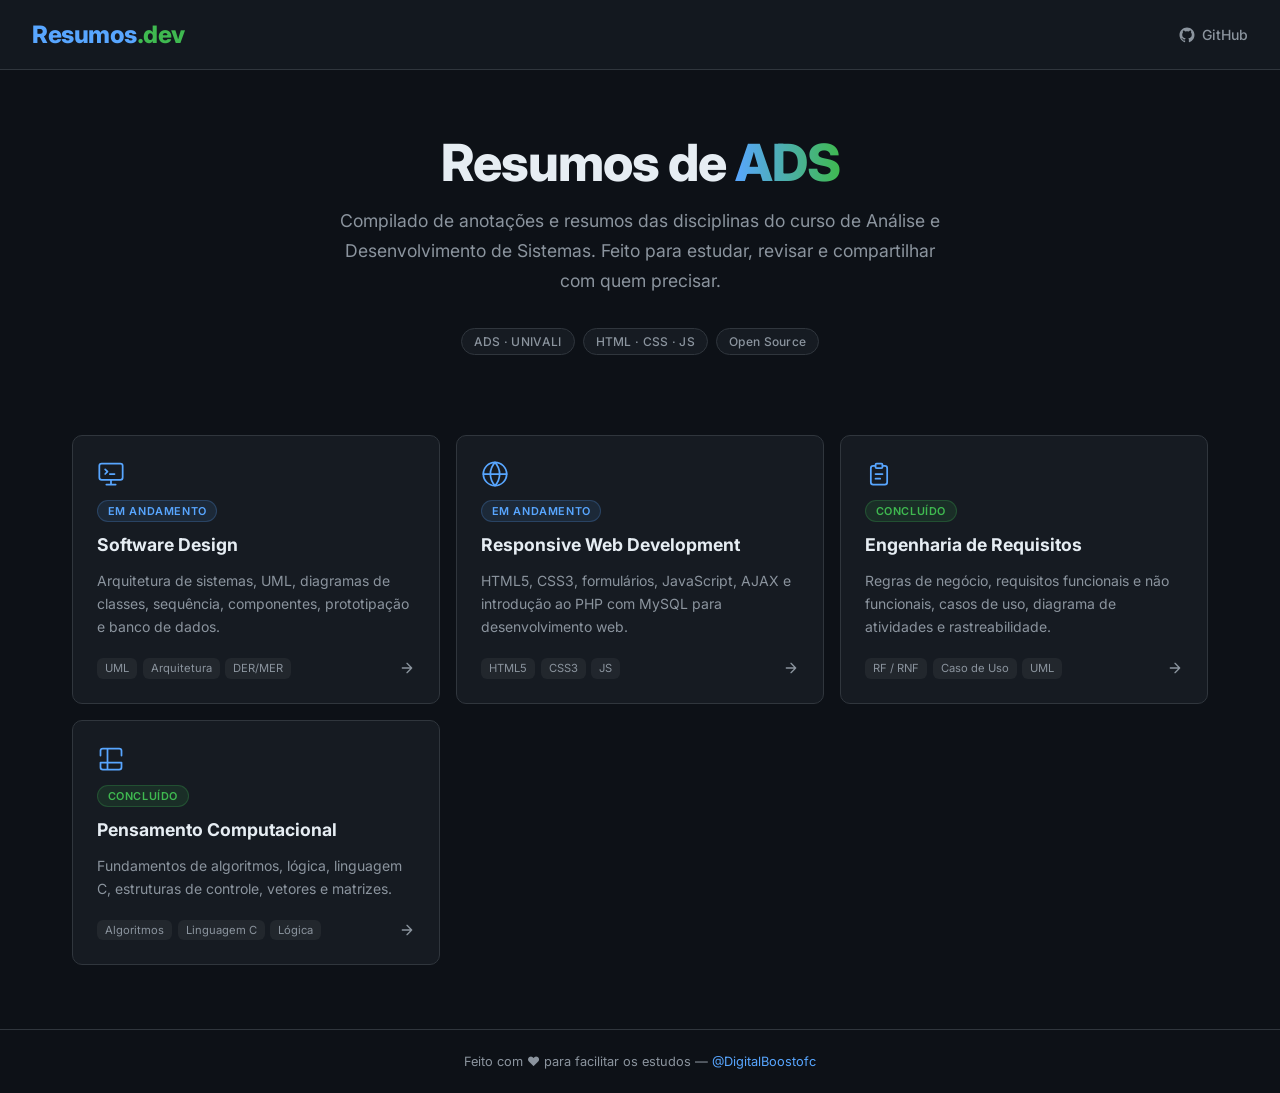
==== index.html @ db28c171 "feat: UI/UX redesign — SVG icons, animações, SEO e acessibilidade - Substitui emojis por SVGs inline" ====
<!DOCTYPE html>
<html lang="pt-BR">
<head>
  <meta charset="UTF-8" />
  <meta name="viewport" content="width=device-width, initial-scale=1.0" />
  <title>Resumos ADS — UNIVALI</title>
  <meta name="description" content="Compilado de anotações e resumos das disciplinas do curso de Análise e Desenvolvimento de Sistemas da UNIVALI. Estude, revise e compartilhe." />
  <meta property="og:title" content="Resumos ADS — UNIVALI" />
  <meta property="og:description" content="Compilado de anotações e resumos de ADS: Software Design, Responsive Web, Engenharia de Requisitos e Pensamento Computacional." />
  <meta property="og:type" content="website" />
  <meta name="theme-color" content="#0d1117" />
  <link rel="preconnect" href="https://fonts.googleapis.com">
  <link rel="preconnect" href="https://fonts.gstatic.com" crossorigin>
  <link href="https://fonts.googleapis.com/css2?family=Inter:wght@400;500;600;700;800&display=swap" rel="stylesheet">
  <link rel="stylesheet" href="assets/css/base.css">
  <link rel="stylesheet" href="assets/css/home.css">
</head>
<body>

<a class="skip-link" href="#main-content">Pular para o conteúdo</a>

<header>
  <a class="logo" href="index.html">Resumos<span>.dev</span></a>
  <nav>
    <a href="https://github.com/DigitalBoostofc/resumos" target="_blank" rel="noopener" aria-label="Ver código no GitHub">
      <svg width="18" height="18" viewBox="0 0 24 24" fill="currentColor" aria-hidden="true">
        <path d="M12 2C6.477 2 2 6.484 2 12.017c0 4.425 2.865 8.18 6.839 9.504.5.092.682-.217.682-.483 0-.237-.008-.868-.013-1.703-2.782.605-3.369-1.343-3.369-1.343-.454-1.158-1.11-1.466-1.11-1.466-.908-.62.069-.608.069-.608 1.003.07 1.531 1.032 1.531 1.032.892 1.53 2.341 1.088 2.91.832.092-.647.35-1.088.636-1.338-2.22-.253-4.555-1.113-4.555-4.951 0-1.093.39-1.988 1.029-2.688-.103-.253-.446-1.272.098-2.65 0 0 .84-.27 2.75 1.026A9.564 9.564 0 0 1 12 6.844a9.59 9.59 0 0 1 2.504.337c1.909-1.296 2.747-1.027 2.747-1.027.546 1.379.202 2.398.1 2.651.64.7 1.028 1.595 1.028 2.688 0 3.848-2.339 4.695-4.566 4.943.359.309.678.92.678 1.855 0 1.338-.012 2.419-.012 2.747 0 .268.18.58.688.482A10.02 10.02 0 0 0 22 12.017C22 6.484 17.522 2 12 2z"/>
      </svg>
      GitHub
    </a>
  </nav>
</header>

<main id="main-content">
  <section class="hero">
    <h1>Resumos de <em>ADS</em></h1>
    <p>
      Compilado de anotações e resumos das disciplinas do curso de
      Análise e Desenvolvimento de Sistemas. Feito para estudar, revisar e compartilhar com quem precisar.
    </p>
    <div class="badge-row">
      <span class="badge">ADS · UNIVALI</span>
      <span class="badge">HTML · CSS · JS</span>
      <span class="badge">Open Source</span>
    </div>
  </section>

  <div class="grid">

    <a class="card" href="software-design/index.html" aria-label="Acessar resumos de Software Design">
      <div class="card-icon" aria-hidden="true">
        <svg width="28" height="28" viewBox="0 0 24 24" fill="none" stroke="currentColor" stroke-width="1.5" stroke-linecap="round" stroke-linejoin="round">
          <rect x="2" y="3" width="20" height="14" rx="2"/>
          <path d="M8 21h8M12 17v4"/>
          <path d="M7 8l2 2-2 2M11 12h4"/>
        </svg>
      </div>
      <div class="card-status status-progress">Em andamento</div>
      <h2>Software Design</h2>
      <p>Arquitetura de sistemas, UML, diagramas de classes, sequência, componentes, prototipação e banco de dados.</p>
      <div class="card-footer">
        <div class="chip-list">
          <span class="chip">UML</span>
          <span class="chip">Arquitetura</span>
          <span class="chip">DER/MER</span>
        </div>
        <span class="card-arrow" aria-hidden="true">
          <svg width="16" height="16" viewBox="0 0 24 24" fill="none" stroke="currentColor" stroke-width="2" stroke-linecap="round" stroke-linejoin="round">
            <path d="M5 12h14M12 5l7 7-7 7"/>
          </svg>
        </span>
      </div>
    </a>

    <a class="card" href="responsive-web/index.html" aria-label="Acessar resumos de Responsive Web Development">
      <div class="card-icon" aria-hidden="true">
        <svg width="28" height="28" viewBox="0 0 24 24" fill="none" stroke="currentColor" stroke-width="1.5" stroke-linecap="round" stroke-linejoin="round">
          <circle cx="12" cy="12" r="10"/>
          <path d="M2 12h20M12 2a15.3 15.3 0 0 1 4 10 15.3 15.3 0 0 1-4 10 15.3 15.3 0 0 1-4-10 15.3 15.3 0 0 1 4-10z"/>
        </svg>
      </div>
      <div class="card-status status-progress">Em andamento</div>
      <h2>Responsive Web Development</h2>
      <p>HTML5, CSS3, formulários, JavaScript, AJAX e introdução ao PHP com MySQL para desenvolvimento web.</p>
      <div class="card-footer">
        <div class="chip-list">
          <span class="chip">HTML5</span>
          <span class="chip">CSS3</span>
          <span class="chip">JS</span>
        </div>
        <span class="card-arrow" aria-hidden="true">
          <svg width="16" height="16" viewBox="0 0 24 24" fill="none" stroke="currentColor" stroke-width="2" stroke-linecap="round" stroke-linejoin="round">
            <path d="M5 12h14M12 5l7 7-7 7"/>
          </svg>
        </span>
      </div>
    </a>

    <a class="card" href="engenharia-requisitos/index.html" aria-label="Acessar resumos de Engenharia de Requisitos">
      <div class="card-icon" aria-hidden="true">
        <svg width="28" height="28" viewBox="0 0 24 24" fill="none" stroke="currentColor" stroke-width="1.5" stroke-linecap="round" stroke-linejoin="round">
          <path d="M9 5H7a2 2 0 0 0-2 2v12a2 2 0 0 0 2 2h10a2 2 0 0 0 2-2V7a2 2 0 0 0-2-2h-2"/>
          <rect x="9" y="3" width="6" height="4" rx="1"/>
          <path d="M9 12h6M9 16h4"/>
        </svg>
      </div>
      <div class="card-status status-done">Concluído</div>
      <h2>Engenharia de Requisitos</h2>
      <p>Regras de negócio, requisitos funcionais e não funcionais, casos de uso, diagrama de atividades e rastreabilidade.</p>
      <div class="card-footer">
        <div class="chip-list">
          <span class="chip">RF / RNF</span>
          <span class="chip">Caso de Uso</span>
          <span class="chip">UML</span>
        </div>
        <span class="card-arrow" aria-hidden="true">
          <svg width="16" height="16" viewBox="0 0 24 24" fill="none" stroke="currentColor" stroke-width="2" stroke-linecap="round" stroke-linejoin="round">
            <path d="M5 12h14M12 5l7 7-7 7"/>
          </svg>
        </span>
      </div>
    </a>

    <a class="card" href="pensamento-computacional/index.html" aria-label="Acessar resumos de Pensamento Computacional">
      <div class="card-icon" aria-hidden="true">
        <svg width="28" height="28" viewBox="0 0 24 24" fill="none" stroke="currentColor" stroke-width="1.5" stroke-linecap="round" stroke-linejoin="round">
          <path d="M9 3H5a2 2 0 0 0-2 2v4m6-6h10a2 2 0 0 1 2 2v4M9 3v18m0 0h10a2 2 0 0 0 2-2v-4M9 21H5a2 2 0 0 1-2-2v-4m0 0h18"/>
        </svg>
      </div>
      <div class="card-status status-done">Concluído</div>
      <h2>Pensamento Computacional</h2>
      <p>Fundamentos de algoritmos, lógica, linguagem C, estruturas de controle, vetores e matrizes.</p>
      <div class="card-footer">
        <div class="chip-list">
          <span class="chip">Algoritmos</span>
          <span class="chip">Linguagem C</span>
          <span class="chip">Lógica</span>
        </div>
        <span class="card-arrow" aria-hidden="true">
          <svg width="16" height="16" viewBox="0 0 24 24" fill="none" stroke="currentColor" stroke-width="2" stroke-linecap="round" stroke-linejoin="round">
            <path d="M5 12h14M12 5l7 7-7 7"/>
          </svg>
        </span>
      </div>
    </a>

  </div>
</main>

<footer>
  Feito com ♥ para facilitar os estudos &mdash;
  <a href="https://github.com/DigitalBoostofc/resumos" target="_blank" rel="noopener">@DigitalBoostofc</a>
</footer>

<script src="assets/js/nav.js"></script>
</body>
</html>
---- assets/css/base.css ----
/* ── Variáveis e reset global ── */
:root {
  --bg: #0d1117;
  --surface: #161b22;
  --surface2: #1c2128;
  --border: #30363d;
  --accent: #58a6ff;
  --accent2: #3fb950;
  --accent3: #f78166;
  --accent4: #d2a8ff;
  --text: #e6edf3;
  --muted: #8b949e;
  --radius: 10px;
}

* { box-sizing: border-box; margin: 0; padding: 0; }

body {
  background: var(--bg);
  color: var(--text);
  font-family: "Inter", -apple-system, BlinkMacSystemFont, "Segoe UI", Roboto, sans-serif;
  min-height: 100dvh;
}
---- assets/css/home.css ----
/* ── Skip link (acessibilidade) ── */
.skip-link {
  position: absolute;
  top: -100%;
  left: 1rem;
  background: var(--accent);
  color: #0d1117;
  padding: .5rem 1rem;
  border-radius: var(--radius);
  font-weight: 600;
  font-size: .875rem;
  text-decoration: none;
  z-index: 9999;
  transition: top .15s;
}
.skip-link:focus { top: 1rem; }

/* ── Header ── */
header {
  background: rgba(22, 27, 34, 0.85);
  border-bottom: 1px solid var(--border);
  padding: 1.25rem 2rem;
  display: flex;
  align-items: center;
  gap: 1rem;
  position: sticky;
  top: 0;
  z-index: 100;
  backdrop-filter: blur(8px);
}

header .logo {
  font-size: 1.5rem;
  font-weight: 800;
  color: var(--accent);
  text-decoration: none;
  letter-spacing: -0.5px;
}

header .logo span { color: var(--accent2); }

header nav {
  margin-left: auto;
  display: flex;
  gap: 1.5rem;
}

header nav a {
  color: var(--muted);
  text-decoration: none;
  font-size: 0.875rem;
  font-weight: 500;
  transition: color 0.2s;
  display: flex;
  align-items: center;
  gap: .4rem;
}

header nav a:hover { color: var(--text); }

/* ── Hero ── */
.hero {
  text-align: center;
  padding: 4rem 2rem 3rem;
  animation: fadeUp .5s ease both;
}

.hero h1 {
  font-size: clamp(2rem, 5vw, 3.2rem);
  font-weight: 800;
  line-height: 1.1;
  margin-bottom: 1rem;
  letter-spacing: -1px;
}

.hero h1 em {
  font-style: normal;
  background: linear-gradient(90deg, var(--accent), var(--accent2));
  -webkit-background-clip: text;
  -webkit-text-fill-color: transparent;
  background-clip: text;
}

.hero p {
  color: var(--muted);
  font-size: 1.1rem;
  max-width: 600px;
  margin: 0 auto 2rem;
  line-height: 1.7;
}

/* ── Badges ── */
.badge-row {
  display: flex;
  justify-content: center;
  flex-wrap: wrap;
  gap: 0.5rem;
  margin-bottom: 2rem;
}

.badge {
  background: var(--surface);
  border: 1px solid var(--border);
  color: var(--muted);
  font-size: 0.75rem;
  font-weight: 500;
  padding: 0.3rem 0.75rem;
  border-radius: 20px;
  letter-spacing: .3px;
}

/* ── Section titles ── */
.section-title {
  font-size: 0.75rem;
  font-weight: 600;
  text-transform: uppercase;
  letter-spacing: 1px;
  color: var(--muted);
  padding: 0 2rem;
  margin-bottom: 1rem;
}

.section-title .dot {
  display: inline-block;
  width: 8px; height: 8px;
  border-radius: 50%;
  margin-right: 6px;
}

.dot-blue  { background: var(--accent); }
.dot-green { background: var(--accent2); }

/* ── Grid de cards ── */
.grid {
  display: grid;
  grid-template-columns: repeat(auto-fill, minmax(300px, 1fr));
  gap: 1rem;
  padding: 0 2rem 4rem;
  max-width: 1200px;
  margin: 0 auto;
}

/* ── Animações de entrada ── */
@keyframes fadeUp {
  from { opacity: 0; transform: translateY(16px); }
  to   { opacity: 1; transform: translateY(0); }
}

.card { animation: fadeUp .4s ease both; }
.card:nth-child(1) { animation-delay: .05s; }
.card:nth-child(2) { animation-delay: .10s; }
.card:nth-child(3) { animation-delay: .15s; }
.card:nth-child(4) { animation-delay: .20s; }

@media (prefers-reduced-motion: reduce) {
  .hero, .card { animation: none; }
}

/* ── Card ── */
.card {
  background: var(--surface);
  border: 1px solid var(--border);
  border-radius: var(--radius);
  padding: 1.5rem;
  display: flex;
  flex-direction: column;
  gap: 0.75rem;
  transition: border-color .2s, transform .2s, box-shadow .2s;
  text-decoration: none;
  color: inherit;
}

.card:hover {
  border-color: var(--accent);
  transform: translateY(-3px);
  box-shadow: 0 8px 24px rgba(88, 166, 255, 0.08);
}

.card:focus-visible {
  outline: 2px solid var(--accent);
  outline-offset: 3px;
}

/* ── Ícone SVG do card ── */
.card-icon {
  color: var(--accent);
  line-height: 1;
  display: flex;
  align-items: center;
}

/* ── Status badge ── */
.card-status {
  font-size: 0.68rem;
  font-weight: 600;
  text-transform: uppercase;
  letter-spacing: .6px;
  padding: .2rem .6rem;
  border-radius: 20px;
  width: fit-content;
}

.status-done {
  background: rgba(63,185,80,.12);
  color: var(--accent2);
  border: 1px solid rgba(63,185,80,.25);
}

.status-progress {
  background: rgba(88,166,255,.1);
  color: var(--accent);
  border: 1px solid rgba(88,166,255,.22);
}

.card h2 {
  font-size: 1.1rem;
  font-weight: 700;
  line-height: 1.3;
}

.card p {
  font-size: 0.875rem;
  color: var(--muted);
  line-height: 1.65;
  flex: 1;
}

.card-footer {
  display: flex;
  align-items: center;
  justify-content: space-between;
  margin-top: 0.5rem;
}

.chip-list {
  display: flex;
  flex-wrap: wrap;
  gap: 0.35rem;
}

.chip {
  font-size: 0.7rem;
  background: rgba(255,255,255,.05);
  color: var(--muted);
  padding: 0.2rem 0.5rem;
  border-radius: 6px;
}

/* ── Seta do card ── */
.card-arrow {
  color: var(--muted);
  display: flex;
  align-items: center;
  transition: color .2s, transform .2s;
}

.card:hover .card-arrow {
  color: var(--accent);
  transform: translateX(4px);
}

/* ── Footer ── */
footer {
  border-top: 1px solid var(--border);
  padding: 1.5rem 2rem;
  text-align: center;
  color: var(--muted);
  font-size: 0.8rem;
}

footer a { color: var(--accent); text-decoration: none; }
footer a:hover { text-decoration: underline; }

/* ── Responsive ── */
@media (max-width: 600px) {
  header { padding: 1rem; }
  header nav { gap: 1rem; }
  .hero { padding: 2.5rem 1rem 2rem; }
  .grid { padding: 0 1rem 3rem; gap: .75rem; }
  .section-title { padding: 0 1rem; }
}
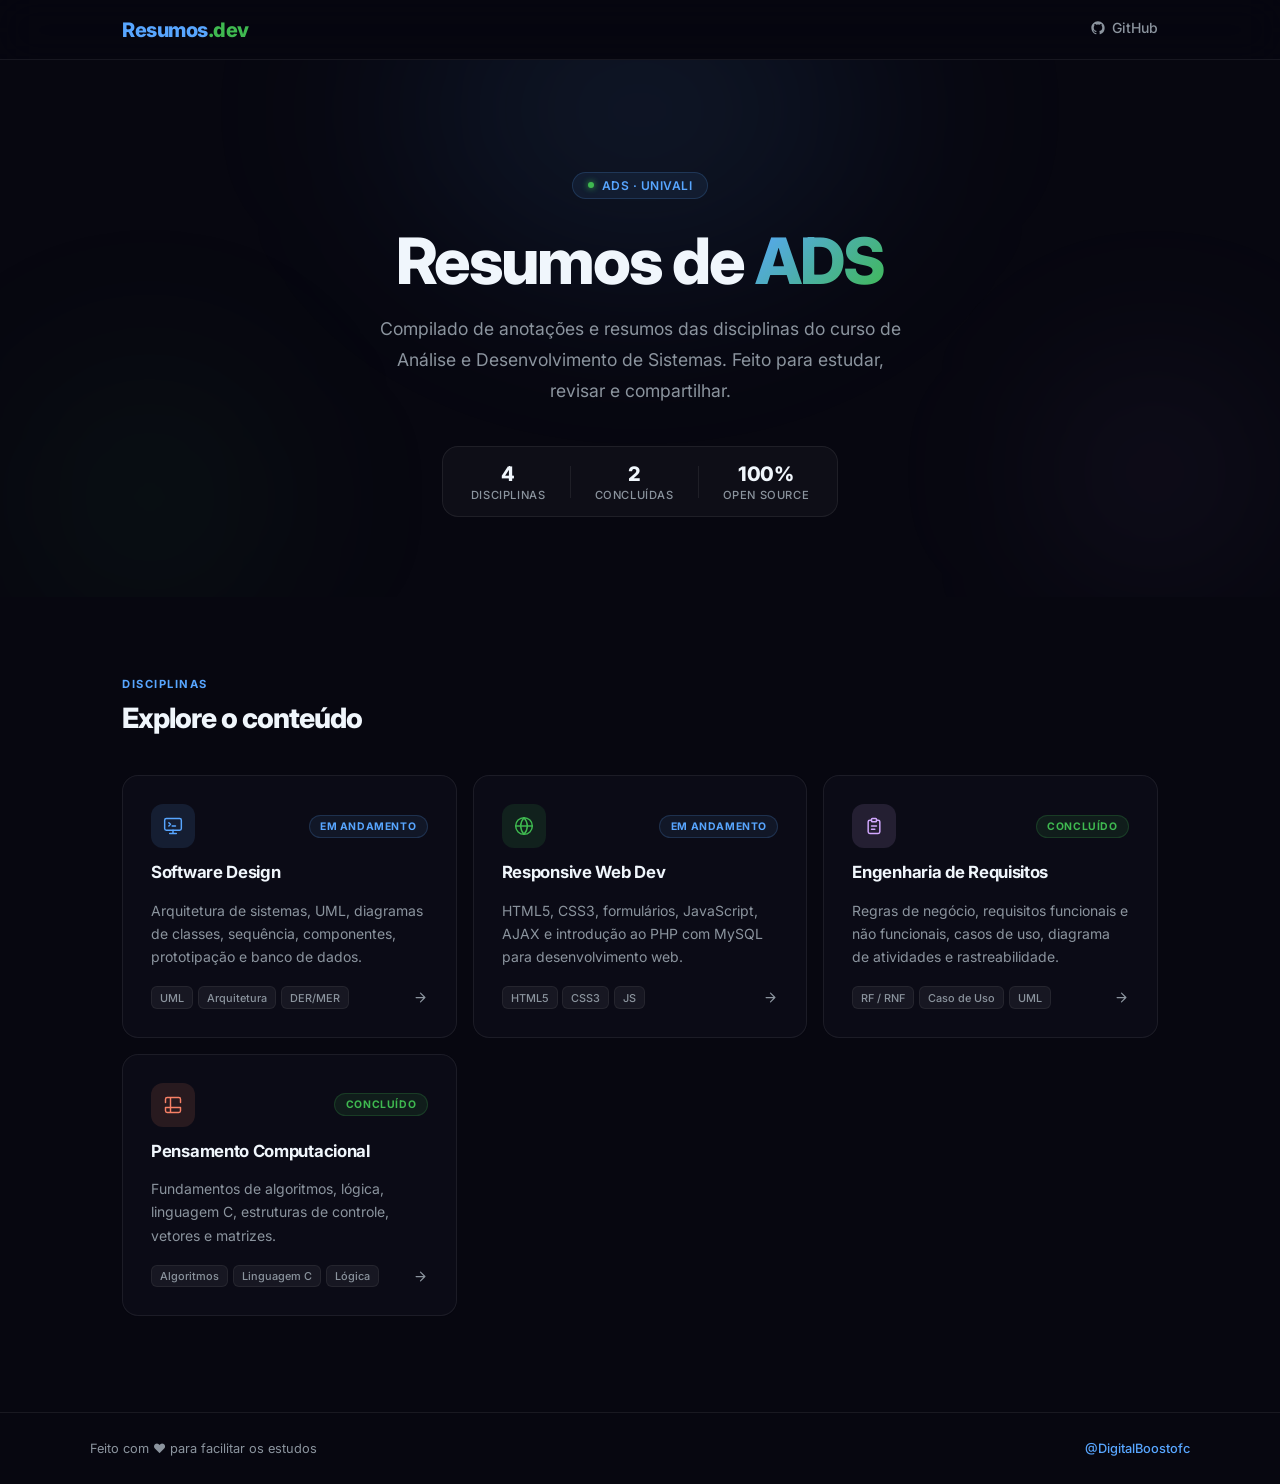
==== commit 1b638013: "feat: redesign Hybrid Premium — dark mode Apple/Stripe - Hero com gradient mesh (3 orbs radiais posi" ====
--- a/index.html
+++ b/index.html
@@ -4,11 +4,11 @@
   <meta charset="UTF-8" />
   <meta name="viewport" content="width=device-width, initial-scale=1.0" />
   <title>Resumos ADS — UNIVALI</title>
-  <meta name="description" content="Compilado de anotações e resumos das disciplinas do curso de Análise e Desenvolvimento de Sistemas da UNIVALI. Estude, revise e compartilhe." />
+  <meta name="description" content="Compilado de anotações e resumos das disciplinas do curso de Análise e Desenvolvimento de Sistemas da UNIVALI." />
   <meta property="og:title" content="Resumos ADS — UNIVALI" />
-  <meta property="og:description" content="Compilado de anotações e resumos de ADS: Software Design, Responsive Web, Engenharia de Requisitos e Pensamento Computacional." />
+  <meta property="og:description" content="Resumos de ADS: Software Design, Responsive Web, Engenharia de Requisitos e Pensamento Computacional." />
   <meta property="og:type" content="website" />
-  <meta name="theme-color" content="#0d1117" />
+  <meta name="theme-color" content="#070710" />
   <link rel="preconnect" href="https://fonts.googleapis.com">
   <link rel="preconnect" href="https://fonts.gstatic.com" crossorigin>
   <link href="https://fonts.googleapis.com/css2?family=Inter:wght@400;500;600;700;800&display=swap" rel="stylesheet">
@@ -20,136 +20,180 @@
 <a class="skip-link" href="#main-content">Pular para o conteúdo</a>
 
 <header>
-  <a class="logo" href="index.html">Resumos<span>.dev</span></a>
-  <nav>
-    <a href="https://github.com/DigitalBoostofc/resumos" target="_blank" rel="noopener" aria-label="Ver código no GitHub">
-      <svg width="18" height="18" viewBox="0 0 24 24" fill="currentColor" aria-hidden="true">
-        <path d="M12 2C6.477 2 2 6.484 2 12.017c0 4.425 2.865 8.18 6.839 9.504.5.092.682-.217.682-.483 0-.237-.008-.868-.013-1.703-2.782.605-3.369-1.343-3.369-1.343-.454-1.158-1.11-1.466-1.11-1.466-.908-.62.069-.608.069-.608 1.003.07 1.531 1.032 1.531 1.032.892 1.53 2.341 1.088 2.91.832.092-.647.35-1.088.636-1.338-2.22-.253-4.555-1.113-4.555-4.951 0-1.093.39-1.988 1.029-2.688-.103-.253-.446-1.272.098-2.65 0 0 .84-.27 2.75 1.026A9.564 9.564 0 0 1 12 6.844a9.59 9.59 0 0 1 2.504.337c1.909-1.296 2.747-1.027 2.747-1.027.546 1.379.202 2.398.1 2.651.64.7 1.028 1.595 1.028 2.688 0 3.848-2.339 4.695-4.566 4.943.359.309.678.92.678 1.855 0 1.338-.012 2.419-.012 2.747 0 .268.18.58.688.482A10.02 10.02 0 0 0 22 12.017C22 6.484 17.522 2 12 2z"/>
-      </svg>
-      GitHub
-    </a>
-  </nav>
+  <div class="header-inner">
+    <a class="logo" href="index.html">Resumos<span>.dev</span></a>
+    <nav>
+      <a href="https://github.com/DigitalBoostofc/resumos" target="_blank" rel="noopener" aria-label="Ver no GitHub">
+        <svg width="16" height="16" viewBox="0 0 24 24" fill="currentColor" aria-hidden="true">
+          <path d="M12 2C6.477 2 2 6.484 2 12.017c0 4.425 2.865 8.18 6.839 9.504.5.092.682-.217.682-.483 0-.237-.008-.868-.013-1.703-2.782.605-3.369-1.343-3.369-1.343-.454-1.158-1.11-1.466-1.11-1.466-.908-.62.069-.608.069-.608 1.003.07 1.531 1.032 1.531 1.032.892 1.53 2.341 1.088 2.91.832.092-.647.35-1.088.636-1.338-2.22-.253-4.555-1.113-4.555-4.951 0-1.093.39-1.988 1.029-2.688-.103-.253-.446-1.272.098-2.65 0 0 .84-.27 2.75 1.026A9.564 9.564 0 0 1 12 6.844a9.59 9.59 0 0 1 2.504.337c1.909-1.296 2.747-1.027 2.747-1.027.546 1.379.202 2.398.1 2.651.64.7 1.028 1.595 1.028 2.688 0 3.848-2.339 4.695-4.566 4.943.359.309.678.92.678 1.855 0 1.338-.012 2.419-.012 2.747 0 .268.18.58.688.482A10.02 10.02 0 0 0 22 12.017C22 6.484 17.522 2 12 2z"/>
+        </svg>
+        GitHub
+      </a>
+    </nav>
+  </div>
 </header>
 
 <main id="main-content">
+
   <section class="hero">
-    <h1>Resumos de <em>ADS</em></h1>
-    <p>
-      Compilado de anotações e resumos das disciplinas do curso de
-      Análise e Desenvolvimento de Sistemas. Feito para estudar, revisar e compartilhar com quem precisar.
-    </p>
-    <div class="badge-row">
-      <span class="badge">ADS · UNIVALI</span>
-      <span class="badge">HTML · CSS · JS</span>
-      <span class="badge">Open Source</span>
+    <div class="hero-glow hero-glow-1"></div>
+    <div class="hero-glow hero-glow-2"></div>
+    <div class="hero-glow hero-glow-3"></div>
+
+    <div class="hero-content">
+      <div class="hero-badge">
+        <span class="badge-dot"></span>
+        ADS · UNIVALI
+      </div>
+
+      <h1>Resumos de <em>ADS</em></h1>
+
+      <p>Compilado de anotações e resumos das disciplinas do curso de Análise e Desenvolvimento de Sistemas. Feito para estudar, revisar e compartilhar.</p>
+
+      <div class="hero-meta">
+        <div class="meta-item">
+          <span class="meta-value">4</span>
+          <span class="meta-label">Disciplinas</span>
+        </div>
+        <div class="meta-divider"></div>
+        <div class="meta-item">
+          <span class="meta-value">2</span>
+          <span class="meta-label">Concluídas</span>
+        </div>
+        <div class="meta-divider"></div>
+        <div class="meta-item">
+          <span class="meta-value">100%</span>
+          <span class="meta-label">Open Source</span>
+        </div>
+      </div>
     </div>
   </section>
 
-  <div class="grid">
-
-    <a class="card" href="software-design/index.html" aria-label="Acessar resumos de Software Design">
-      <div class="card-icon" aria-hidden="true">
-        <svg width="28" height="28" viewBox="0 0 24 24" fill="none" stroke="currentColor" stroke-width="1.5" stroke-linecap="round" stroke-linejoin="round">
-          <rect x="2" y="3" width="20" height="14" rx="2"/>
-          <path d="M8 21h8M12 17v4"/>
-          <path d="M7 8l2 2-2 2M11 12h4"/>
-        </svg>
-      </div>
-      <div class="card-status status-progress">Em andamento</div>
-      <h2>Software Design</h2>
-      <p>Arquitetura de sistemas, UML, diagramas de classes, sequência, componentes, prototipação e banco de dados.</p>
-      <div class="card-footer">
-        <div class="chip-list">
-          <span class="chip">UML</span>
-          <span class="chip">Arquitetura</span>
-          <span class="chip">DER/MER</span>
-        </div>
-        <span class="card-arrow" aria-hidden="true">
-          <svg width="16" height="16" viewBox="0 0 24 24" fill="none" stroke="currentColor" stroke-width="2" stroke-linecap="round" stroke-linejoin="round">
-            <path d="M5 12h14M12 5l7 7-7 7"/>
-          </svg>
-        </span>
-      </div>
-    </a>
-
-    <a class="card" href="responsive-web/index.html" aria-label="Acessar resumos de Responsive Web Development">
-      <div class="card-icon" aria-hidden="true">
-        <svg width="28" height="28" viewBox="0 0 24 24" fill="none" stroke="currentColor" stroke-width="1.5" stroke-linecap="round" stroke-linejoin="round">
-          <circle cx="12" cy="12" r="10"/>
-          <path d="M2 12h20M12 2a15.3 15.3 0 0 1 4 10 15.3 15.3 0 0 1-4 10 15.3 15.3 0 0 1-4-10 15.3 15.3 0 0 1 4-10z"/>
-        </svg>
-      </div>
-      <div class="card-status status-progress">Em andamento</div>
-      <h2>Responsive Web Development</h2>
-      <p>HTML5, CSS3, formulários, JavaScript, AJAX e introdução ao PHP com MySQL para desenvolvimento web.</p>
-      <div class="card-footer">
-        <div class="chip-list">
-          <span class="chip">HTML5</span>
-          <span class="chip">CSS3</span>
-          <span class="chip">JS</span>
-        </div>
-        <span class="card-arrow" aria-hidden="true">
-          <svg width="16" height="16" viewBox="0 0 24 24" fill="none" stroke="currentColor" stroke-width="2" stroke-linecap="round" stroke-linejoin="round">
-            <path d="M5 12h14M12 5l7 7-7 7"/>
-          </svg>
-        </span>
-      </div>
-    </a>
-
-    <a class="card" href="engenharia-requisitos/index.html" aria-label="Acessar resumos de Engenharia de Requisitos">
-      <div class="card-icon" aria-hidden="true">
-        <svg width="28" height="28" viewBox="0 0 24 24" fill="none" stroke="currentColor" stroke-width="1.5" stroke-linecap="round" stroke-linejoin="round">
-          <path d="M9 5H7a2 2 0 0 0-2 2v12a2 2 0 0 0 2 2h10a2 2 0 0 0 2-2V7a2 2 0 0 0-2-2h-2"/>
-          <rect x="9" y="3" width="6" height="4" rx="1"/>
-          <path d="M9 12h6M9 16h4"/>
-        </svg>
-      </div>
-      <div class="card-status status-done">Concluído</div>
-      <h2>Engenharia de Requisitos</h2>
-      <p>Regras de negócio, requisitos funcionais e não funcionais, casos de uso, diagrama de atividades e rastreabilidade.</p>
-      <div class="card-footer">
-        <div class="chip-list">
-          <span class="chip">RF / RNF</span>
-          <span class="chip">Caso de Uso</span>
-          <span class="chip">UML</span>
-        </div>
-        <span class="card-arrow" aria-hidden="true">
-          <svg width="16" height="16" viewBox="0 0 24 24" fill="none" stroke="currentColor" stroke-width="2" stroke-linecap="round" stroke-linejoin="round">
-            <path d="M5 12h14M12 5l7 7-7 7"/>
-          </svg>
-        </span>
-      </div>
-    </a>
-
-    <a class="card" href="pensamento-computacional/index.html" aria-label="Acessar resumos de Pensamento Computacional">
-      <div class="card-icon" aria-hidden="true">
-        <svg width="28" height="28" viewBox="0 0 24 24" fill="none" stroke="currentColor" stroke-width="1.5" stroke-linecap="round" stroke-linejoin="round">
-          <path d="M9 3H5a2 2 0 0 0-2 2v4m6-6h10a2 2 0 0 1 2 2v4M9 3v18m0 0h10a2 2 0 0 0 2-2v-4M9 21H5a2 2 0 0 1-2-2v-4m0 0h18"/>
-        </svg>
-      </div>
-      <div class="card-status status-done">Concluído</div>
-      <h2>Pensamento Computacional</h2>
-      <p>Fundamentos de algoritmos, lógica, linguagem C, estruturas de controle, vetores e matrizes.</p>
-      <div class="card-footer">
-        <div class="chip-list">
-          <span class="chip">Algoritmos</span>
-          <span class="chip">Linguagem C</span>
-          <span class="chip">Lógica</span>
-        </div>
-        <span class="card-arrow" aria-hidden="true">
-          <svg width="16" height="16" viewBox="0 0 24 24" fill="none" stroke="currentColor" stroke-width="2" stroke-linecap="round" stroke-linejoin="round">
-            <path d="M5 12h14M12 5l7 7-7 7"/>
-          </svg>
-        </span>
-      </div>
-    </a>
-
+  <section class="disciplines">
+    <div class="container">
+      <div class="section-header">
+        <span class="section-eyebrow">Disciplinas</span>
+        <h2>Explore o conteúdo</h2>
+      </div>
+
+      <div class="grid">
+
+        <a class="card" href="software-design/index.html" aria-label="Acessar resumos de Software Design">
+          <div class="card-top">
+            <div class="card-icon icon-blue" aria-hidden="true">
+              <svg width="20" height="20" viewBox="0 0 24 24" fill="none" stroke="currentColor" stroke-width="1.75" stroke-linecap="round" stroke-linejoin="round">
+                <rect x="2" y="3" width="20" height="14" rx="2"/>
+                <path d="M8 21h8M12 17v4"/>
+                <path d="M7 8l2 2-2 2M11 12h4"/>
+              </svg>
+            </div>
+            <div class="card-status status-progress">Em andamento</div>
+          </div>
+          <h3>Software Design</h3>
+          <p>Arquitetura de sistemas, UML, diagramas de classes, sequência, componentes, prototipação e banco de dados.</p>
+          <div class="card-footer">
+            <div class="chip-list">
+              <span class="chip">UML</span>
+              <span class="chip">Arquitetura</span>
+              <span class="chip">DER/MER</span>
+            </div>
+            <span class="card-arrow" aria-hidden="true">
+              <svg width="15" height="15" viewBox="0 0 24 24" fill="none" stroke="currentColor" stroke-width="2" stroke-linecap="round" stroke-linejoin="round">
+                <path d="M5 12h14M12 5l7 7-7 7"/>
+              </svg>
+            </span>
+          </div>
+        </a>
+
+        <a class="card" href="responsive-web/index.html" aria-label="Acessar resumos de Responsive Web Development">
+          <div class="card-top">
+            <div class="card-icon icon-green" aria-hidden="true">
+              <svg width="20" height="20" viewBox="0 0 24 24" fill="none" stroke="currentColor" stroke-width="1.75" stroke-linecap="round" stroke-linejoin="round">
+                <circle cx="12" cy="12" r="10"/>
+                <path d="M2 12h20M12 2a15.3 15.3 0 0 1 4 10 15.3 15.3 0 0 1-4 10 15.3 15.3 0 0 1-4-10 15.3 15.3 0 0 1 4-10z"/>
+              </svg>
+            </div>
+            <div class="card-status status-progress">Em andamento</div>
+          </div>
+          <h3>Responsive Web Dev</h3>
+          <p>HTML5, CSS3, formulários, JavaScript, AJAX e introdução ao PHP com MySQL para desenvolvimento web.</p>
+          <div class="card-footer">
+            <div class="chip-list">
+              <span class="chip">HTML5</span>
+              <span class="chip">CSS3</span>
+              <span class="chip">JS</span>
+            </div>
+            <span class="card-arrow" aria-hidden="true">
+              <svg width="15" height="15" viewBox="0 0 24 24" fill="none" stroke="currentColor" stroke-width="2" stroke-linecap="round" stroke-linejoin="round">
+                <path d="M5 12h14M12 5l7 7-7 7"/>
+              </svg>
+            </span>
+          </div>
+        </a>
+
+        <a class="card" href="engenharia-requisitos/index.html" aria-label="Acessar resumos de Engenharia de Requisitos">
+          <div class="card-top">
+            <div class="card-icon icon-purple" aria-hidden="true">
+              <svg width="20" height="20" viewBox="0 0 24 24" fill="none" stroke="currentColor" stroke-width="1.75" stroke-linecap="round" stroke-linejoin="round">
+                <path d="M9 5H7a2 2 0 0 0-2 2v12a2 2 0 0 0 2 2h10a2 2 0 0 0 2-2V7a2 2 0 0 0-2-2h-2"/>
+                <rect x="9" y="3" width="6" height="4" rx="1"/>
+                <path d="M9 12h6M9 16h4"/>
+              </svg>
+            </div>
+            <div class="card-status status-done">Concluído</div>
+          </div>
+          <h3>Engenharia de Requisitos</h3>
+          <p>Regras de negócio, requisitos funcionais e não funcionais, casos de uso, diagrama de atividades e rastreabilidade.</p>
+          <div class="card-footer">
+            <div class="chip-list">
+              <span class="chip">RF / RNF</span>
+              <span class="chip">Caso de Uso</span>
+              <span class="chip">UML</span>
+            </div>
+            <span class="card-arrow" aria-hidden="true">
+              <svg width="15" height="15" viewBox="0 0 24 24" fill="none" stroke="currentColor" stroke-width="2" stroke-linecap="round" stroke-linejoin="round">
+                <path d="M5 12h14M12 5l7 7-7 7"/>
+              </svg>
+            </span>
+          </div>
+        </a>
+
+        <a class="card" href="pensamento-computacional/index.html" aria-label="Acessar resumos de Pensamento Computacional">
+          <div class="card-top">
+            <div class="card-icon icon-orange" aria-hidden="true">
+              <svg width="20" height="20" viewBox="0 0 24 24" fill="none" stroke="currentColor" stroke-width="1.75" stroke-linecap="round" stroke-linejoin="round">
+                <path d="M9 3H5a2 2 0 0 0-2 2v4m6-6h10a2 2 0 0 1 2 2v4M9 3v18m0 0h10a2 2 0 0 0 2-2v-4M9 21H5a2 2 0 0 1-2-2v-4m0 0h18"/>
+              </svg>
+            </div>
+            <div class="card-status status-done">Concluído</div>
+          </div>
+          <h3>Pensamento Computacional</h3>
+          <p>Fundamentos de algoritmos, lógica, linguagem C, estruturas de controle, vetores e matrizes.</p>
+          <div class="card-footer">
+            <div class="chip-list">
+              <span class="chip">Algoritmos</span>
+              <span class="chip">Linguagem C</span>
+              <span class="chip">Lógica</span>
+            </div>
+            <span class="card-arrow" aria-hidden="true">
+              <svg width="15" height="15" viewBox="0 0 24 24" fill="none" stroke="currentColor" stroke-width="2" stroke-linecap="round" stroke-linejoin="round">
+                <path d="M5 12h14M12 5l7 7-7 7"/>
+              </svg>
+            </span>
+          </div>
+        </a>
+
+      </div>
+    </div>
+  </section>
+
+</main>
+
+<footer>
+  <div class="footer-inner">
+    <span>Feito com ♥ para facilitar os estudos</span>
+    <a href="https://github.com/DigitalBoostofc/resumos" target="_blank" rel="noopener">@DigitalBoostofc</a>
   </div>
-</main>
-
-<footer>
-  Feito com ♥ para facilitar os estudos &mdash;
-  <a href="https://github.com/DigitalBoostofc/resumos" target="_blank" rel="noopener">@DigitalBoostofc</a>
 </footer>
 
 <script src="assets/js/nav.js"></script>
--- a/assets/css/base.css
+++ b/assets/css/base.css
@@ -1,16 +1,18 @@
 /* ── Variáveis e reset global ── */
 :root {
-  --bg: #0d1117;
-  --surface: #161b22;
-  --surface2: #1c2128;
-  --border: #30363d;
+  --bg: #070710;
+  --surface: #0f0f1c;
+  --surface2: #161626;
+  --border: rgba(255, 255, 255, 0.07);
+  --border-hover: rgba(88, 166, 255, 0.4);
   --accent: #58a6ff;
   --accent2: #3fb950;
   --accent3: #f78166;
   --accent4: #d2a8ff;
-  --text: #e6edf3;
+  --text: #f0f6fc;
   --muted: #8b949e;
-  --radius: 10px;
+  --radius: 16px;
+  --radius-sm: 10px;
 }
 
 * { box-sizing: border-box; margin: 0; padding: 0; }
@@ -20,4 +22,5 @@
   color: var(--text);
   font-family: "Inter", -apple-system, BlinkMacSystemFont, "Segoe UI", Roboto, sans-serif;
   min-height: 100dvh;
+  -webkit-font-smoothing: antialiased;
 }
--- a/assets/css/home.css
+++ b/assets/css/home.css
@@ -1,12 +1,12 @@
-/* ── Skip link (acessibilidade) ── */
+/* ── Skip link ── */
 .skip-link {
   position: absolute;
   top: -100%;
   left: 1rem;
   background: var(--accent);
-  color: #0d1117;
+  color: var(--bg);
   padding: .5rem 1rem;
-  border-radius: var(--radius);
+  border-radius: var(--radius-sm);
   font-weight: 600;
   font-size: .875rem;
   text-decoration: none;
@@ -17,163 +17,260 @@
 
 /* ── Header ── */
 header {
-  background: rgba(22, 27, 34, 0.85);
-  border-bottom: 1px solid var(--border);
-  padding: 1.25rem 2rem;
-  display: flex;
-  align-items: center;
-  gap: 1rem;
   position: sticky;
   top: 0;
   z-index: 100;
-  backdrop-filter: blur(8px);
-}
-
-header .logo {
-  font-size: 1.5rem;
+  border-bottom: 1px solid var(--border);
+  background: rgba(7, 7, 16, 0.7);
+  backdrop-filter: blur(20px);
+  -webkit-backdrop-filter: blur(20px);
+}
+
+.header-inner {
+  max-width: 1100px;
+  margin: 0 auto;
+  padding: 1.1rem 2rem;
+  display: flex;
+  align-items: center;
+}
+
+.logo {
+  font-size: 1.25rem;
   font-weight: 800;
   color: var(--accent);
   text-decoration: none;
   letter-spacing: -0.5px;
 }
-
-header .logo span { color: var(--accent2); }
+.logo span { color: var(--accent2); }
 
 header nav {
   margin-left: auto;
-  display: flex;
-  gap: 1.5rem;
 }
 
 header nav a {
+  display: inline-flex;
+  align-items: center;
+  gap: .4rem;
   color: var(--muted);
   text-decoration: none;
-  font-size: 0.875rem;
+  font-size: .875rem;
   font-weight: 500;
-  transition: color 0.2s;
-  display: flex;
-  align-items: center;
-  gap: .4rem;
-}
-
+  transition: color .2s;
+}
 header nav a:hover { color: var(--text); }
 
 /* ── Hero ── */
 .hero {
+  position: relative;
+  overflow: hidden;
+  padding: 7rem 2rem 5rem;
   text-align: center;
-  padding: 4rem 2rem 3rem;
-  animation: fadeUp .5s ease both;
+}
+
+.hero-glow {
+  position: absolute;
+  border-radius: 50%;
+  filter: blur(80px);
+  pointer-events: none;
+}
+.hero-glow-1 {
+  width: 700px;
+  height: 500px;
+  background: radial-gradient(ellipse, rgba(88, 166, 255, 0.13), transparent 70%);
+  top: -200px;
+  left: 50%;
+  transform: translateX(-50%);
+}
+.hero-glow-2 {
+  width: 400px;
+  height: 400px;
+  background: radial-gradient(ellipse, rgba(63, 185, 80, 0.08), transparent 70%);
+  bottom: -100px;
+  left: -50px;
+}
+.hero-glow-3 {
+  width: 350px;
+  height: 350px;
+  background: radial-gradient(ellipse, rgba(210, 168, 255, 0.07), transparent 70%);
+  bottom: -50px;
+  right: -50px;
+}
+
+.hero-content {
+  position: relative;
+  z-index: 1;
+  max-width: 680px;
+  margin: 0 auto;
+  animation: fadeUp .6s ease both;
+}
+
+.hero-badge {
+  display: inline-flex;
+  align-items: center;
+  gap: .5rem;
+  background: rgba(88, 166, 255, 0.08);
+  border: 1px solid rgba(88, 166, 255, 0.18);
+  border-radius: 20px;
+  padding: .3rem .9rem;
+  font-size: .75rem;
+  font-weight: 600;
+  letter-spacing: .5px;
+  color: var(--accent);
+  text-transform: uppercase;
+  margin-bottom: 1.75rem;
+}
+
+.badge-dot {
+  width: 6px;
+  height: 6px;
+  border-radius: 50%;
+  background: var(--accent2);
+  box-shadow: 0 0 6px var(--accent2);
 }
 
 .hero h1 {
-  font-size: clamp(2rem, 5vw, 3.2rem);
+  font-size: clamp(2.6rem, 6vw, 4rem);
   font-weight: 800;
-  line-height: 1.1;
-  margin-bottom: 1rem;
-  letter-spacing: -1px;
+  letter-spacing: -2px;
+  line-height: 1.05;
+  color: var(--text);
+  margin-bottom: 1.25rem;
 }
 
 .hero h1 em {
   font-style: normal;
-  background: linear-gradient(90deg, var(--accent), var(--accent2));
+  background: linear-gradient(135deg, var(--accent) 0%, var(--accent2) 100%);
   -webkit-background-clip: text;
   -webkit-text-fill-color: transparent;
   background-clip: text;
 }
 
 .hero p {
-  color: var(--muted);
   font-size: 1.1rem;
-  max-width: 600px;
-  margin: 0 auto 2rem;
-  line-height: 1.7;
-}
-
-/* ── Badges ── */
-.badge-row {
-  display: flex;
-  justify-content: center;
-  flex-wrap: wrap;
-  gap: 0.5rem;
-  margin-bottom: 2rem;
-}
-
-.badge {
-  background: var(--surface);
+  color: var(--muted);
+  line-height: 1.75;
+  max-width: 540px;
+  margin: 0 auto 2.5rem;
+}
+
+/* ── Hero meta stats ── */
+.hero-meta {
+  display: inline-flex;
+  align-items: center;
+  gap: 1.5rem;
+  background: rgba(255, 255, 255, 0.03);
   border: 1px solid var(--border);
-  color: var(--muted);
-  font-size: 0.75rem;
+  border-radius: var(--radius);
+  padding: .9rem 1.75rem;
+}
+
+.meta-item {
+  display: flex;
+  flex-direction: column;
+  align-items: center;
+  gap: .15rem;
+}
+
+.meta-value {
+  font-size: 1.25rem;
+  font-weight: 800;
+  letter-spacing: -0.5px;
+  color: var(--text);
+}
+
+.meta-label {
+  font-size: .7rem;
   font-weight: 500;
-  padding: 0.3rem 0.75rem;
-  border-radius: 20px;
-  letter-spacing: .3px;
-}
-
-/* ── Section titles ── */
-.section-title {
-  font-size: 0.75rem;
-  font-weight: 600;
   text-transform: uppercase;
-  letter-spacing: 1px;
-  color: var(--muted);
+  letter-spacing: .6px;
+  color: var(--muted);
+}
+
+.meta-divider {
+  width: 1px;
+  height: 32px;
+  background: var(--border);
+}
+
+/* ── Disciplines section ── */
+.disciplines {
+  padding: 5rem 0 6rem;
+}
+
+.container {
+  max-width: 1100px;
+  margin: 0 auto;
   padding: 0 2rem;
-  margin-bottom: 1rem;
-}
-
-.section-title .dot {
-  display: inline-block;
-  width: 8px; height: 8px;
-  border-radius: 50%;
-  margin-right: 6px;
-}
-
-.dot-blue  { background: var(--accent); }
-.dot-green { background: var(--accent2); }
-
-/* ── Grid de cards ── */
+}
+
+.section-header {
+  margin-bottom: 2.5rem;
+}
+
+.section-eyebrow {
+  display: block;
+  font-size: .7rem;
+  font-weight: 700;
+  text-transform: uppercase;
+  letter-spacing: 1.5px;
+  color: var(--accent);
+  margin-bottom: .6rem;
+}
+
+.section-header h2 {
+  font-size: 1.75rem;
+  font-weight: 800;
+  letter-spacing: -1px;
+  color: var(--text);
+}
+
+/* ── Grid ── */
 .grid {
   display: grid;
   grid-template-columns: repeat(auto-fill, minmax(300px, 1fr));
   gap: 1rem;
-  padding: 0 2rem 4rem;
-  max-width: 1200px;
-  margin: 0 auto;
-}
-
-/* ── Animações de entrada ── */
+}
+
+/* ── Animações ── */
 @keyframes fadeUp {
-  from { opacity: 0; transform: translateY(16px); }
+  from { opacity: 0; transform: translateY(20px); }
   to   { opacity: 1; transform: translateY(0); }
 }
 
-.card { animation: fadeUp .4s ease both; }
+.card { animation: fadeUp .45s ease both; }
 .card:nth-child(1) { animation-delay: .05s; }
-.card:nth-child(2) { animation-delay: .10s; }
+.card:nth-child(2) { animation-delay: .1s; }
 .card:nth-child(3) { animation-delay: .15s; }
-.card:nth-child(4) { animation-delay: .20s; }
+.card:nth-child(4) { animation-delay: .2s; }
 
 @media (prefers-reduced-motion: reduce) {
-  .hero, .card { animation: none; }
+  .hero-content, .card { animation: none; }
 }
 
 /* ── Card ── */
 .card {
-  background: var(--surface);
+  position: relative;
+  background: rgba(15, 15, 28, 0.6);
+  backdrop-filter: blur(12px);
+  -webkit-backdrop-filter: blur(12px);
   border: 1px solid var(--border);
   border-radius: var(--radius);
-  padding: 1.5rem;
+  padding: 1.75rem;
   display: flex;
   flex-direction: column;
-  gap: 0.75rem;
-  transition: border-color .2s, transform .2s, box-shadow .2s;
+  gap: .9rem;
   text-decoration: none;
   color: inherit;
+  transition: border-color .25s, transform .25s, box-shadow .25s;
 }
 
 .card:hover {
-  border-color: var(--accent);
-  transform: translateY(-3px);
-  box-shadow: 0 8px 24px rgba(88, 166, 255, 0.08);
+  border-color: rgba(88, 166, 255, 0.35);
+  transform: translateY(-4px) scale(1.01);
+  box-shadow:
+    0 0 0 1px rgba(88, 166, 255, 0.12),
+    0 24px 48px rgba(0, 0, 0, 0.4),
+    0 8px 16px rgba(88, 166, 255, 0.06);
 }
 
 .card:focus-visible {
@@ -181,77 +278,97 @@
   outline-offset: 3px;
 }
 
-/* ── Ícone SVG do card ── */
+/* ── Card top row ── */
+.card-top {
+  display: flex;
+  align-items: center;
+  justify-content: space-between;
+}
+
+/* ── Card icon ── */
 .card-icon {
-  color: var(--accent);
-  line-height: 1;
-  display: flex;
-  align-items: center;
-}
+  display: flex;
+  align-items: center;
+  justify-content: center;
+  width: 44px;
+  height: 44px;
+  border-radius: 12px;
+  flex-shrink: 0;
+}
+
+.icon-blue   { background: rgba(88, 166, 255, 0.12);  color: var(--accent); }
+.icon-green  { background: rgba(63, 185, 80, 0.12);   color: var(--accent2); }
+.icon-purple { background: rgba(210, 168, 255, 0.12); color: var(--accent4); }
+.icon-orange { background: rgba(247, 129, 102, 0.12); color: var(--accent3); }
 
 /* ── Status badge ── */
 .card-status {
-  font-size: 0.68rem;
-  font-weight: 600;
+  font-size: .65rem;
+  font-weight: 700;
   text-transform: uppercase;
   letter-spacing: .6px;
-  padding: .2rem .6rem;
+  padding: .25rem .65rem;
   border-radius: 20px;
-  width: fit-content;
 }
 
 .status-done {
-  background: rgba(63,185,80,.12);
+  background: rgba(63, 185, 80, .1);
   color: var(--accent2);
-  border: 1px solid rgba(63,185,80,.25);
+  border: 1px solid rgba(63, 185, 80, .2);
 }
 
 .status-progress {
-  background: rgba(88,166,255,.1);
-  color: var(--accent);
-  border: 1px solid rgba(88,166,255,.22);
-}
-
-.card h2 {
-  font-size: 1.1rem;
+  background: rgba(88, 166, 255, .08);
+  color: var(--accent);
+  border: 1px solid rgba(88, 166, 255, .18);
+}
+
+/* ── Card text ── */
+.card h3 {
+  font-size: 1.05rem;
   font-weight: 700;
+  letter-spacing: -.3px;
+  color: var(--text);
   line-height: 1.3;
 }
 
 .card p {
-  font-size: 0.875rem;
+  font-size: .875rem;
   color: var(--muted);
   line-height: 1.65;
   flex: 1;
 }
 
+/* ── Card footer ── */
 .card-footer {
   display: flex;
   align-items: center;
   justify-content: space-between;
-  margin-top: 0.5rem;
+  margin-top: .25rem;
 }
 
 .chip-list {
   display: flex;
   flex-wrap: wrap;
-  gap: 0.35rem;
+  gap: .3rem;
 }
 
 .chip {
-  font-size: 0.7rem;
-  background: rgba(255,255,255,.05);
-  color: var(--muted);
-  padding: 0.2rem 0.5rem;
+  font-size: .68rem;
+  font-weight: 500;
+  background: rgba(255, 255, 255, 0.05);
+  color: var(--muted);
+  padding: .2rem .5rem;
   border-radius: 6px;
-}
-
-/* ── Seta do card ── */
+  border: 1px solid rgba(255, 255, 255, 0.06);
+}
+
 .card-arrow {
   color: var(--muted);
   display: flex;
   align-items: center;
   transition: color .2s, transform .2s;
+  flex-shrink: 0;
 }
 
 .card:hover .card-arrow {
@@ -262,20 +379,50 @@
 /* ── Footer ── */
 footer {
   border-top: 1px solid var(--border);
-  padding: 1.5rem 2rem;
-  text-align: center;
-  color: var(--muted);
-  font-size: 0.8rem;
-}
-
-footer a { color: var(--accent); text-decoration: none; }
+  padding: 1.75rem 2rem;
+}
+
+.footer-inner {
+  max-width: 1100px;
+  margin: 0 auto;
+  display: flex;
+  align-items: center;
+  justify-content: space-between;
+  flex-wrap: wrap;
+  gap: .75rem;
+  color: var(--muted);
+  font-size: .8rem;
+}
+
+footer a {
+  color: var(--accent);
+  text-decoration: none;
+  font-weight: 500;
+}
 footer a:hover { text-decoration: underline; }
 
 /* ── Responsive ── */
-@media (max-width: 600px) {
-  header { padding: 1rem; }
-  header nav { gap: 1rem; }
-  .hero { padding: 2.5rem 1rem 2rem; }
-  .grid { padding: 0 1rem 3rem; gap: .75rem; }
-  .section-title { padding: 0 1rem; }
-}
+@media (max-width: 768px) {
+  .hero { padding: 5rem 1.25rem 3.5rem; }
+  .hero h1 { letter-spacing: -1.5px; }
+
+  .hero-meta {
+    gap: 1rem;
+    padding: .75rem 1.25rem;
+    flex-wrap: wrap;
+    justify-content: center;
+  }
+  .meta-divider { display: none; }
+
+  .disciplines { padding: 3rem 0 4rem; }
+  .container { padding: 0 1.25rem; }
+  .grid { gap: .75rem; }
+
+  .footer-inner { justify-content: center; text-align: center; }
+}
+
+@media (max-width: 480px) {
+  .header-inner { padding: 1rem; }
+  .hero h1 { font-size: 2.2rem; }
+  .grid { grid-template-columns: 1fr; }
+}
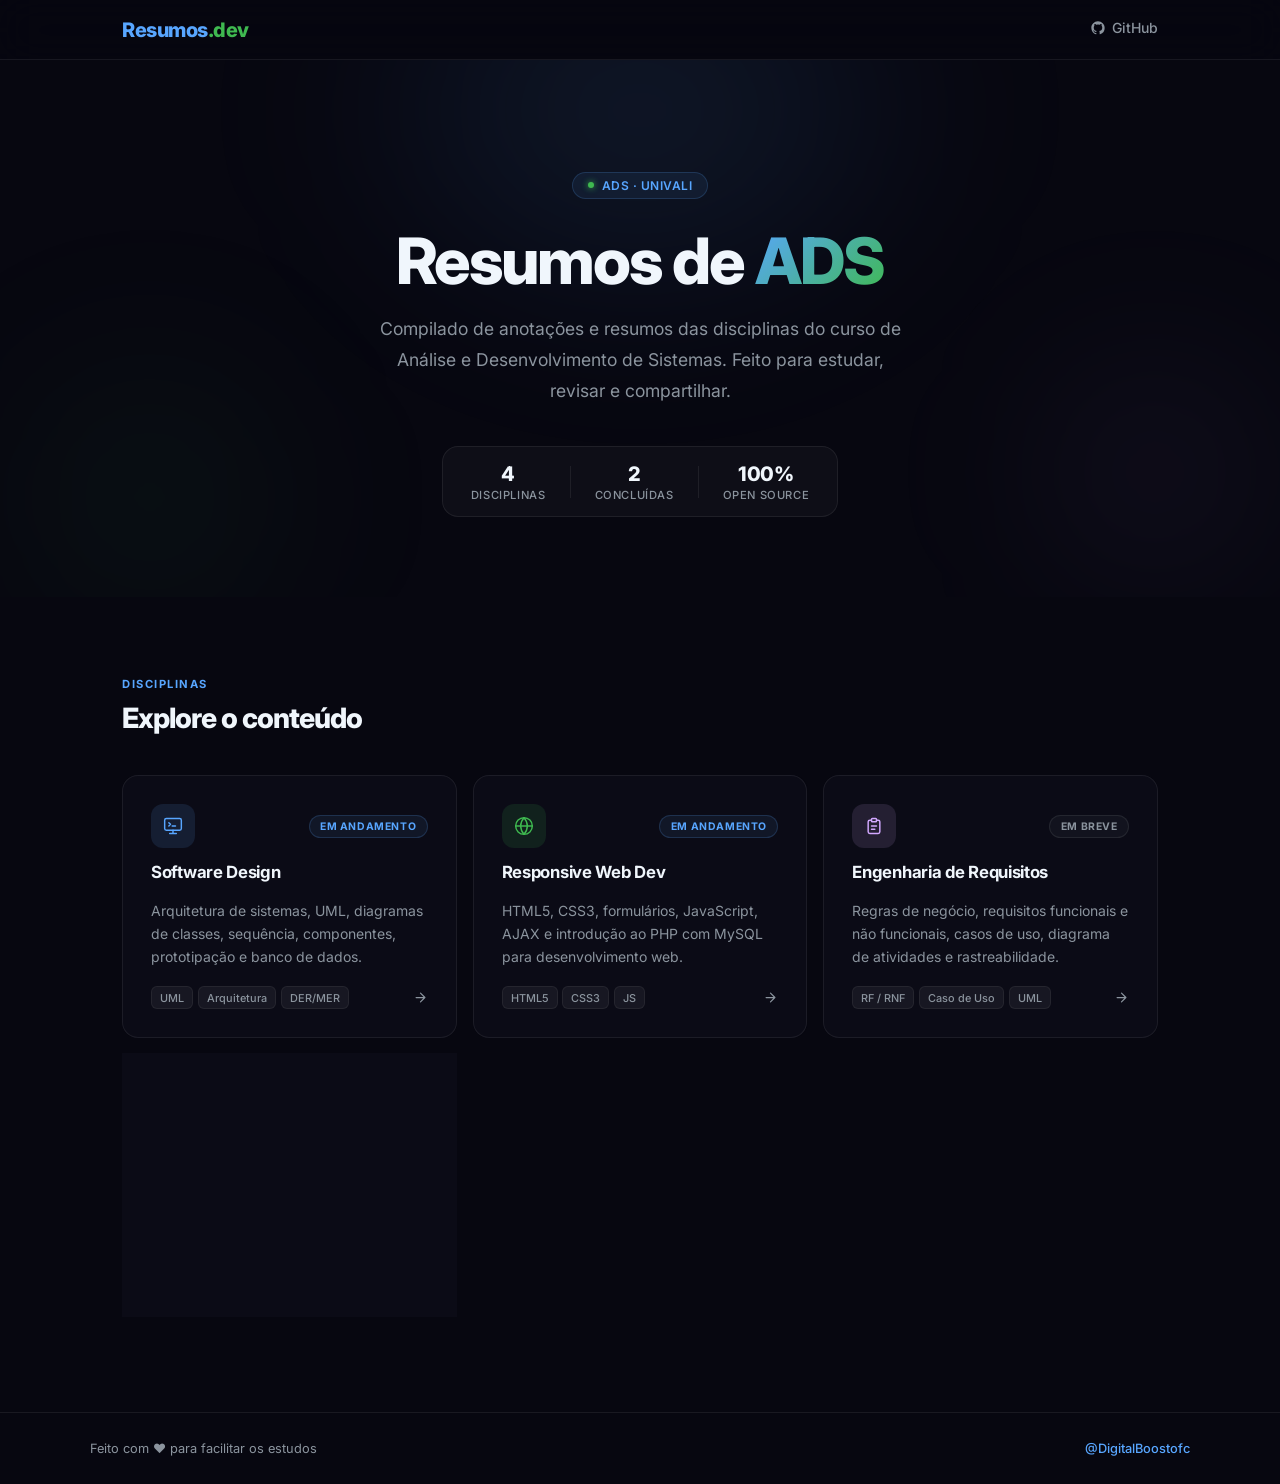
==== commit df5f0c54: "feat: redesign completo em todas as páginas — Hybrid Premium discipline.css (reescrito do zero): - H" ====
--- a/index.html
+++ b/index.html
@@ -140,7 +140,7 @@
                 <path d="M9 12h6M9 16h4"/>
               </svg>
             </div>
-            <div class="card-status status-done">Concluído</div>
+            <div class="card-status status-soon">Em breve</div>
           </div>
           <h3>Engenharia de Requisitos</h3>
           <p>Regras de negócio, requisitos funcionais e não funcionais, casos de uso, diagrama de atividades e rastreabilidade.</p>
@@ -165,7 +165,7 @@
                 <path d="M9 3H5a2 2 0 0 0-2 2v4m6-6h10a2 2 0 0 1 2 2v4M9 3v18m0 0h10a2 2 0 0 0 2-2v-4M9 21H5a2 2 0 0 1-2-2v-4m0 0h18"/>
               </svg>
             </div>
-            <div class="card-status status-done">Concluído</div>
+            <div class="card-status status-soon">Em breve</div>
           </div>
           <h3>Pensamento Computacional</h3>
           <p>Fundamentos de algoritmos, lógica, linguagem C, estruturas de controle, vetores e matrizes.</p>
--- a/assets/css/home.css
+++ b/assets/css/home.css
@@ -323,6 +323,12 @@
   border: 1px solid rgba(88, 166, 255, .18);
 }
 
+.status-soon {
+  background: rgba(139, 148, 158, .06);
+  color: var(--muted);
+  border: 1px solid rgba(139, 148, 158, .14);
+}
+
 /* ── Card text ── */
 .card h3 {
   font-size: 1.05rem;
